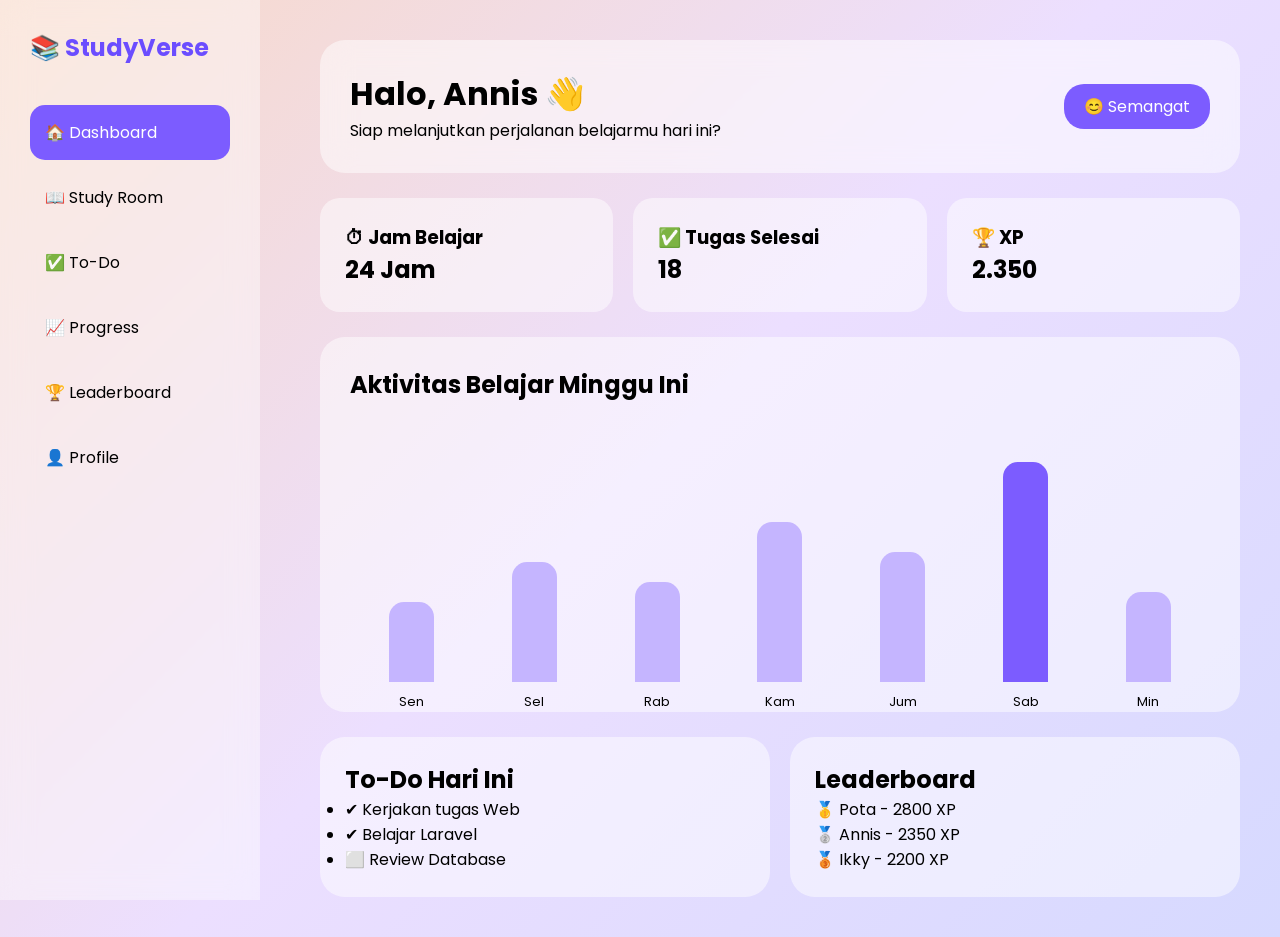
==== project-StudyVerse/pages/dashboard.html @ 0ddcec26 "Add files via upload" ====
<!DOCTYPE html>
<html lang="id">
<head>
<meta charset="UTF-8">
<meta name="viewport" content="width=device-width, initial-scale=1.0">

<title>Dashboard - StudyVerse</title>

<link rel="stylesheet" href="../assets/css/dashboard.css">

<link href="https://fonts.googleapis.com/css2?family=Poppins:wght@300;400;500;600;700&display=swap" rel="stylesheet">
</head>

<body>

<div class="dashboard-container">

    <aside class="sidebar">

        <h2>📚 StudyVerse</h2>

        <ul>

            <li class="active">🏠 Dashboard</li>

            <li>📖 Study Room</li>

            <li>✅ To-Do</li>

            <li>📈 Progress</li>

            <li>🏆 Leaderboard</li>

            <li>👤 Profile</li>

        </ul>

    </aside>

    <main class="content">

        <div class="welcome-card">

            <div>

                <h1>Halo, Annis 👋</h1>

                <p>
                    Siap melanjutkan perjalanan belajarmu hari ini?
                </p>

            </div>

            <div class="mood-badge">

                😊 Semangat

            </div>

        </div>

        <div class="stats-grid">

            <div class="stat-card">

                <h3>⏱ Jam Belajar</h3>

                <h2>24 Jam</h2>

            </div>

            <div class="stat-card">

                <h3>✅ Tugas Selesai</h3>

                <h2>18</h2>

            </div>

            <div class="stat-card">

                <h3>🏆 XP</h3>

                <h2>2.350</h2>

            </div>

        </div>

        <div class="activity-card">

            <h2>Aktivitas Belajar Minggu Ini</h2>

            <div class="bars">

                <div class="bar" style="height:80px">
                    <span>Sen</span>
                </div>

                <div class="bar" style="height:120px">
                    <span>Sel</span>
                </div>

                <div class="bar" style="height:100px">
                    <span>Rab</span>
                </div>

                <div class="bar" style="height:160px">
                    <span>Kam</span>
                </div>

                <div class="bar" style="height:130px">
                    <span>Jum</span>
                </div>

                <div class="bar active" style="height:220px">
                    <span>Sab</span>
                </div>

                <div class="bar" style="height:90px">
                    <span>Min</span>
                </div>

            </div>

        </div>

        <div class="bottom-grid">

            <div class="todo-card">

                <h2>To-Do Hari Ini</h2>

                <ul>

                    <li>✔ Kerjakan tugas Web</li>

                    <li>✔ Belajar Laravel</li>

                    <li>⬜ Review Database</li>

                </ul>

            </div>

            <div class="leader-card">

                <h2>Leaderboard</h2>

                <p>🥇 Pota - 2800 XP</p>
                <p>🥈 Annis - 2350 XP</p>
                <p>🥉 Ikky - 2200 XP</p>

            </div>

        </div>

    </main>

</div>

</body>
</html>
---- project-StudyVerse/assets/css/dashboard.css ----
*{
margin:0;
padding:0;
box-sizing:border-box;
font-family:'Poppins',sans-serif;
}

body{
background:linear-gradient(
135deg,
#f8d9c8,
#ecdfff,
#d6d9ff
);
min-height:100vh;
}

.dashboard-container{
display:flex;
}

.sidebar{
width:260px;
height:100vh;

background:rgba(255,255,255,.4);

backdrop-filter:blur(15px);

padding:30px;

position:fixed;
}

.sidebar h2{
color:#6b4dff;
margin-bottom:40px;
}

.sidebar ul{
list-style:none;
}

.sidebar li{
padding:15px;
border-radius:15px;
margin-bottom:10px;
cursor:pointer;
}

.sidebar li.active{
background:#7c5cff;
color:white;
}

.content{
margin-left:280px;
padding:40px;
width:100%;
}

.welcome-card{
background:rgba(255,255,255,.5);

backdrop-filter:blur(15px);

padding:30px;

border-radius:25px;

display:flex;
justify-content:space-between;
align-items:center;
}

.mood-badge{
background:#7c5cff;
color:white;
padding:10px 20px;
border-radius:20px;
}

.stats-grid{
display:grid;
grid-template-columns:repeat(3,1fr);
gap:20px;
margin-top:25px;
}

.stat-card{
background:rgba(255,255,255,.5);

padding:25px;

border-radius:20px;
}

.activity-card{
background:rgba(255,255,255,.5);

padding:30px;

border-radius:25px;

margin-top:25px;
}

.bars{
height:250px;

display:flex;

align-items:flex-end;

justify-content:space-around;

margin-top:30px;
}

.bar{
width:45px;

background:#c5b5ff;

border-radius:15px 15px 0 0;

position:relative;
}

.bar.active{
background:#7c5cff;
}

.bar span{
position:absolute;
bottom:-30px;
left:50%;
transform:translateX(-50%);
font-size:13px;
}

.bottom-grid{
display:grid;
grid-template-columns:1fr 1fr;
gap:20px;
margin-top:25px;
}

.todo-card,
.leader-card{
background:rgba(255,255,255,.5);

padding:25px;

border-radius:25px;
}
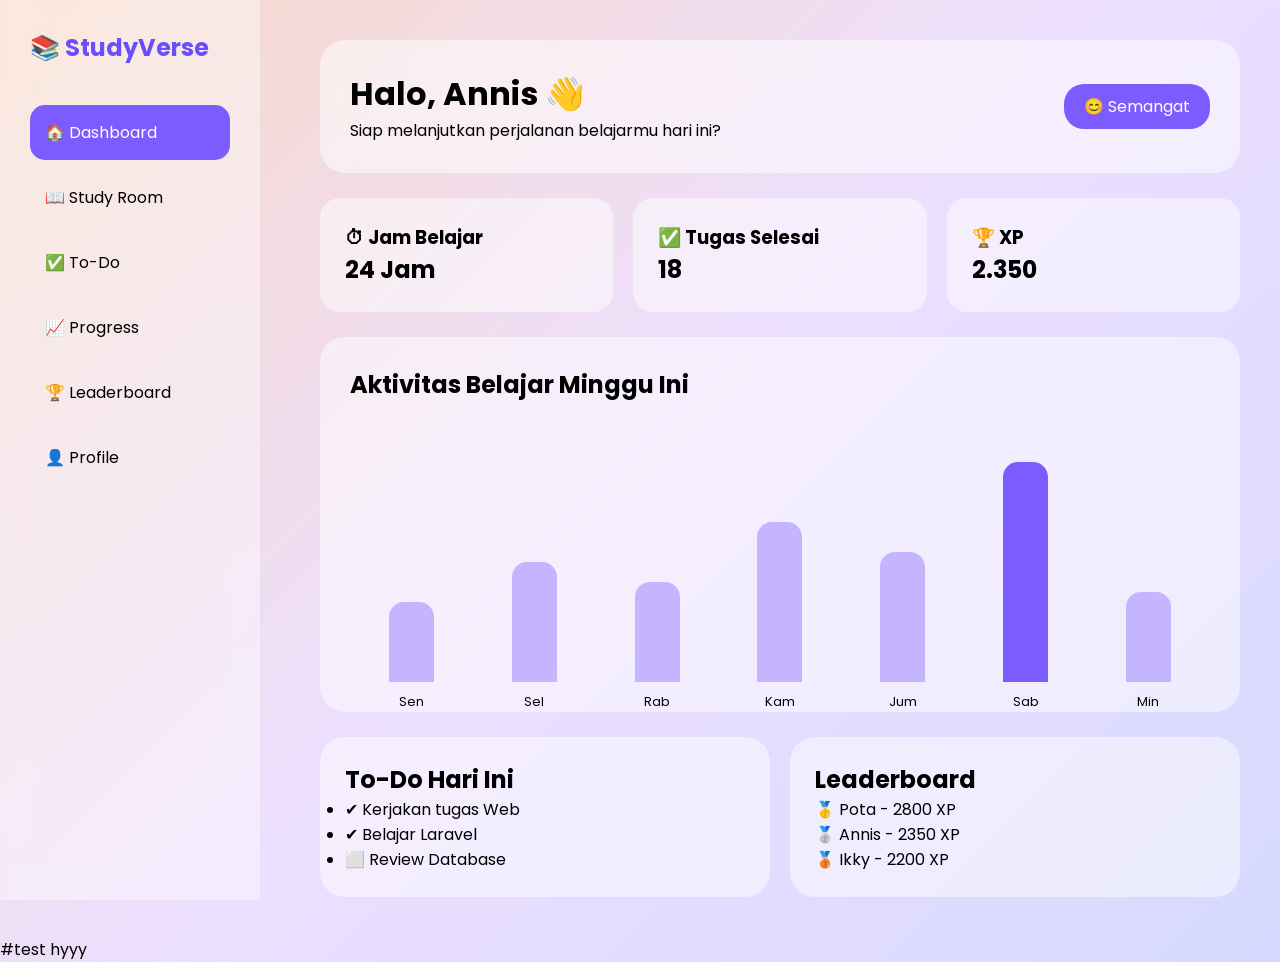
==== commit 05533074: "tes" ====
--- a/project-StudyVerse/pages/dashboard.html
+++ b/project-StudyVerse/pages/dashboard.html
@@ -156,8 +156,9 @@
         </div>
 
     </main>
-
+   
 </div>
 
 </body>
-</html>+</html>
+#test hyyy
